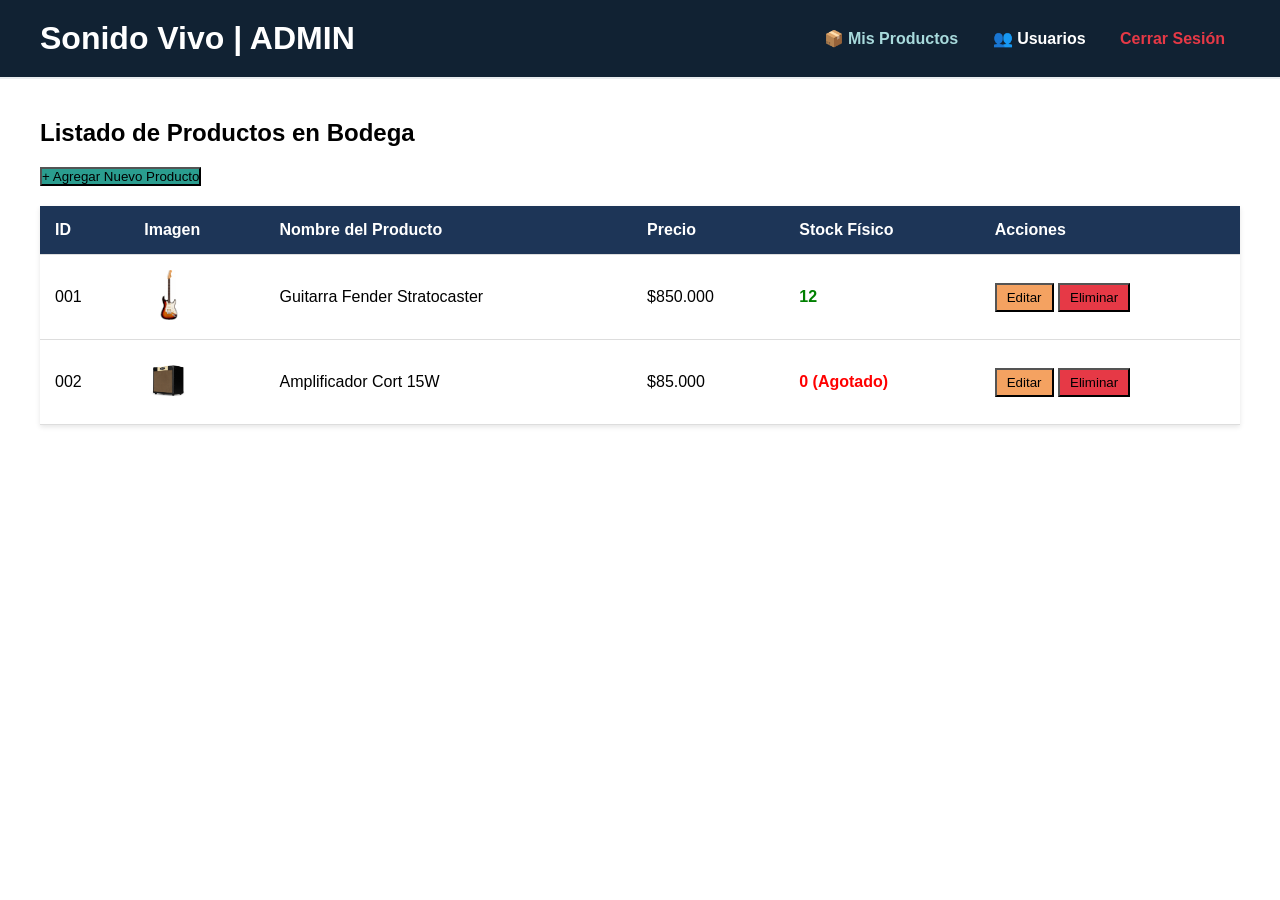
==== admin-productos.html @ d531e03a "Agrega validaciones y selección dinámica de región y comuna" ====
<!DOCTYPE html>
<html lang="es">
<head>
    <meta charset="UTF-8">
    <meta name="viewport" content="width=device-width, initial-scale=1.0">
    <title>Panel de Administración - Sonido Vivo</title>
    <link rel="stylesheet" href="estilos.css">
</head>
<body>

    <!-- HEADER DEL ADMIN: Es distinto al de los clientes -->
    <header style="background-color: #112233; color: white;">
        <div class="logo">
            <h1 style="color: white;">Sonido Vivo | ADMIN</h1>
        </div>
        <nav>
            <a href="admin-productos.html" style="color: #a8dadc;">📦 Mis Productos</a>
            <a href="admin-usuarios.html" style="color: white;">👥 Usuarios</a>
            <a href="index.html" style="color: #e63946;">Cerrar Sesión</a>
        </nav>
    </header>

    <main style="padding: 40px;">
        <h2 style="margin-bottom: 20px;">Listado de Productos en Bodega</h2>
        
        <button style="margin-bottom: 20px; background-color: #2a9d8f;">+ Agregar Nuevo Producto</button>

        <!-- TABLA: Etiqueta semántica para mostrar datos tabulares -->
        <table class="tabla-admin">
            <thead>
                <tr>
                    <th>ID</th>
                    <th>Imagen</th>
                    <th>Nombre del Producto</th>
                    <th>Precio</th>
                    <th>Stock Físico</th>
                    <th>Acciones</th>
                </tr>
            </thead>
            <tbody>
                <tr>
                    <td>001</td>
                    <td><img src="img/guitarra.jpg" width="50" alt="Guitarra"></td>
                    <td>Guitarra Fender Stratocaster</td>
                    <td>$850.000</td>
                    <td style="color: green; font-weight: bold;">12</td>
                    <td>
                        <button style="background-color: #f4a261; padding: 5px 10px;">Editar</button>
                        <button style="background-color: #e63946; padding: 5px 10px;">Eliminar</button>
                    </td>
                </tr>
                <tr>
                    <td>002</td>
                    <td><img src="img/amplificador-15w.jpg" width="50" alt="Amplificador"></td>
                    <td>Amplificador Cort 15W</td>
                    <td>$85.000</td>
                    <td style="color: red; font-weight: bold;">0 (Agotado)</td>
                    <td>
                        <button style="background-color: #f4a261; padding: 5px 10px;">Editar</button>
                        <button style="background-color: #e63946; padding: 5px 10px;">Eliminar</button>
                    </td>
                </tr>
            </tbody>
        </table>
    </main>

</body>
</html>
---- estilos.css ----
/* Reseteo general */
* {
    margin: 0;
    padding: 0;
    box-sizing: border-box;
    font-family: 'Segoe UI', Tahoma, Geneva, Verdana, sans-serif;
}

/* --- ESTILOS DEL HEADER --- */
header {
    display: flex;
    justify-content: space-between;
    align-items: center;
    padding: 20px 40px;
    background-color: #f8f9fa;
    border-bottom: 2px solid #e9ecef;
}

header h1 {
    color: #e63946; /* Un rojo llamativo para el logo */
}

nav a {
    margin: 0 15px;
    text-decoration: none;
    color: #333;
    font-weight: 600;
    transition: color 0.3s;
}

nav a:hover {
    color: #e63946;
}

.acceso-usuarios a {
    text-decoration: none;
    color: #457b9d;
    font-size: 14px;
    font-weight: bold;
}

/* --- ESTILOS DEL BANNER PRINCIPAL --- */
.banner-principal {
    display: flex;
    align-items: center;
    justify-content: space-between;
    padding: 50px 40px;
    background-color: #1d3557;
    color: white;
}

.texto-banner {
    width: 45%;
}

.texto-banner h2 {
    font-size: 36px;
    margin-bottom: 15px;
    color: #f1faee;
}

.texto-banner p {
    font-size: 18px;
    margin-bottom: 25px;
    line-height: 1.6;
    color: #a8dadc;
}

.texto-banner button {
    padding: 12px 24px;
    background-color: #e63946;
    color: white;
    border: none;
    border-radius: 5px;
    font-size: 16px;
    font-weight: bold;
    cursor: pointer;
}

.imagen-banner {
    width: 50%;
}

/* Ajuste para la imagen de la tienda */
.imagen-banner img {
    max-width: 100%;
    height: auto;
    border-radius: 10px;
    box-shadow: 0 4px 8px rgba(0,0,0,0.3);
}

/* --- ESTILOS DE LOS PRODUCTOS --- */
.listado-productos {
    padding: 50px 40px;
    background-color: #f1faee;
}

.listado-productos h3 {
    text-align: center;
    font-size: 28px;
    margin-bottom: 40px;
    color: #1d3557;
}

.grilla-productos {
    display: flex;
    justify-content: center;
    flex-wrap: wrap;
    gap: 30px;
}

.producto {
    background-color: white;
    border: 1px solid #ddd;
    border-radius: 8px;
    padding: 20px;
    text-align: center;
    width: 250px;
    box-shadow: 0 2px 5px rgba(0,0,0,0.1);
}

/* Ajuste clave para que las imágenes de productos se vean ordenadas y del mismo tamaño */
.producto img {
    width: 100%;
    height: 200px;
    object-fit: contain; /* Esto hace que se adapten al espacio sin deformarse y respetando su fondo */
    margin-bottom: 15px;
}

.producto h4 {
    font-size: 18px;
    color: #333;
    margin-bottom: 10px;
}

.producto .atributos {
    font-size: 13px;
    color: #666;
    margin-bottom: 10px;
    height: 40px; /* Mantiene la misma altura de texto para todas las tarjetas */
}

.producto .precio {
    font-size: 22px;
    font-weight: bold;
    color: #2a9d8f;
    margin-bottom: 15px;
}

.btn-agregar {
    width: 100%;
    padding: 10px;
    background-color: #457b9d;
    color: white;
    border: none;
    border-radius: 4px;
    font-weight: bold;
    cursor: pointer;
    transition: background-color 0.3s;
}

.btn-agregar:hover {
    background-color: #1d3557;
}

/* --- ESTILOS DEL FOOTER --- */
footer {
    display: flex;
    justify-content: space-between;
    align-items: center;
    padding: 30px 40px;
    background-color: #112233;
    color: white;
}

.newsletter input {
    padding: 10px;
    border-radius: 4px;
    border: none;
    margin-right: 10px;
}

.newsletter button {
    padding: 10px 15px;
    background-color: #e63946;
    color: white;
    border: none;
    border-radius: 4px;
    cursor: pointer;
}
/* --- ESTILOS DE LA TABLA DEL ADMINISTRADOR --- */
.tabla-admin {
    width: 100%;
    border-collapse: collapse;
    background-color: white;
    box-shadow: 0 2px 5px rgba(0,0,0,0.1);
}

.tabla-admin th, .tabla-admin td {
    padding: 15px;
    text-align: left;
    border-bottom: 1px solid #ddd;
}

.tabla-admin th {
    background-color: #1d3557;
    color: white;
}

.tabla-admin tr:hover {
    background-color: #f1faee;
}
/* --- ESTILOS PARA FORMULARIOS (Registro y Login) --- */
.contenedor-formulario {
    display: flex;
    justify-content: center;
    align-items: center;
    padding: 60px 20px;
    background-color: #f1faee;
    min-height: 70vh;
}

.caja-registro {
    background-color: white;
    padding: 40px;
    border-radius: 8px;
    box-shadow: 0 4px 10px rgba(0,0,0,0.1);
    width: 100%;
    max-width: 500px;
}

.caja-registro h2 {
    color: #1d3557;
    text-align: center;
    margin-bottom: 10px;
}

.caja-registro > p {
    text-align: center;
    color: #666;
    margin-bottom: 30px;
}

.grupo-input {
    margin-bottom: 20px;
    display: flex;
    flex-direction: column;
}

.grupo-input label {
    font-weight: bold;
    margin-bottom: 8px;
    color: #333;
}

.grupo-input input, .grupo-input select {
    padding: 12px;
    border: 1px solid #ccc;
    border-radius: 4px;
    font-size: 16px;
}

.btn-formulario {
    width: 100%;
    padding: 15px;
    background-color: #e63946;
    color: white;
    border: none;
    border-radius: 4px;
    font-size: 18px;
    font-weight: bold;
    cursor: pointer;
    margin-top: 10px;
}

.btn-formulario:hover {
    background-color: #c1121f;
}

.enlace-alternativo {
    text-align: center;
    margin-top: 20px;
    font-size: 14px;
}

.enlace-alternativo a {
    color: #457b9d;
    font-weight: bold;
    text-decoration: none;
}

/* Estilos para los mensajes de error de JS */
.mensaje-error {
    color: #e63946;
    font-size: 13px;
    margin-top: 5px;
    display: block; /* Se ocultan por defecto, el JS de Pablo los mostrará */
}
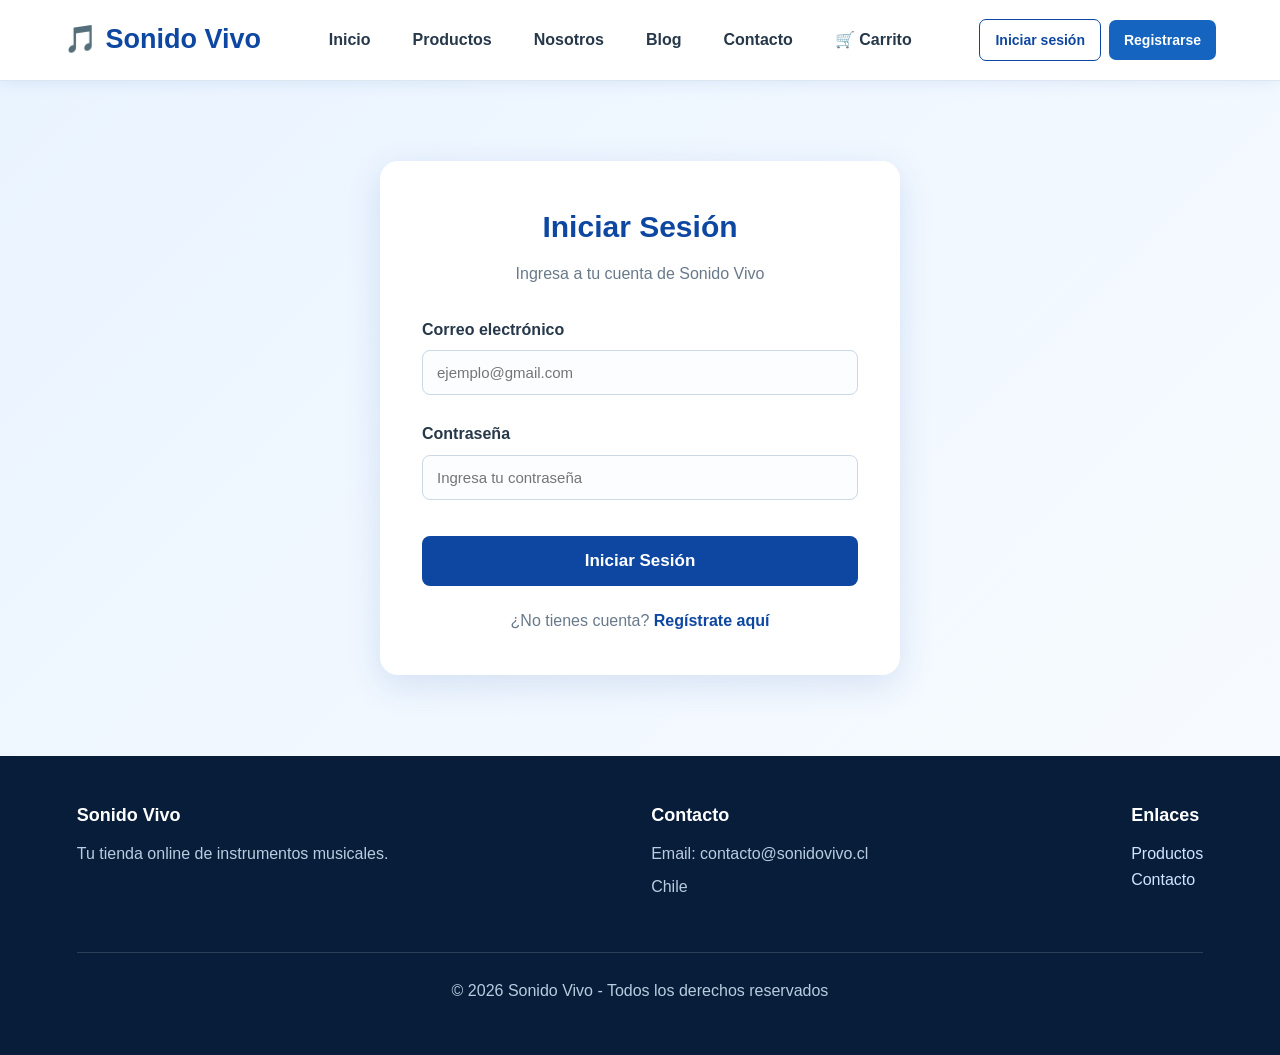
==== commit 7eb68985: "Mensaje explicando los cambios realizados" ====
--- a/admin-productos.html
+++ b/admin-productos.html
@@ -8,6 +8,14 @@
 </head>
 <body>
 
+    <!-- PROTECCIÓN DE ACCESO: si no hay sesión de admin, expulsa antes de mostrar nada -->
+    <script>
+        const usuarioSesion = JSON.parse(localStorage.getItem("usuarioActivo"));
+        if (!usuarioSesion || usuarioSesion.rol !== "admin") {
+            window.location.href = "login.html";
+        }
+    </script>
+
     <!-- HEADER DEL ADMIN: Es distinto al de los clientes -->
     <header style="background-color: #112233; color: white;">
         <div class="logo">
@@ -16,7 +24,7 @@
         <nav>
             <a href="admin-productos.html" style="color: #a8dadc;">📦 Mis Productos</a>
             <a href="admin-usuarios.html" style="color: white;">👥 Usuarios</a>
-            <a href="index.html" style="color: #e63946;">Cerrar Sesión</a>
+            <a href="#" onclick="cerrarSesion()" style="color: #e63946;">Cerrar Sesión</a>
         </nav>
     </header>
 
@@ -64,5 +72,7 @@
         </table>
     </main>
 
+    <script src="validaciones.js"></script>
+    <script src="sesion.js"></script>
 </body>
 </html>
--- a/estilos.css
+++ b/estilos.css
@@ -1,243 +1,588 @@
-/* Reseteo general */
+/* =====================================================
+   SONIDO VIVO - ESTILOS GENERALES
+===================================================== */
+
 * {
     margin: 0;
     padding: 0;
     box-sizing: border-box;
+}
+
+html {
+    scroll-behavior: smooth;
+}
+
+body {
     font-family: 'Segoe UI', Tahoma, Geneva, Verdana, sans-serif;
-}
-
-/* --- ESTILOS DEL HEADER --- */
+    background: #f4f8fc;
+    color: #1d2b3a;
+    line-height: 1.6;
+}
+
+
+/* =====================================================
+   HEADER
+===================================================== */
+
 header {
     display: flex;
     justify-content: space-between;
     align-items: center;
-    padding: 20px 40px;
-    background-color: #f8f9fa;
-    border-bottom: 2px solid #e9ecef;
+    padding: 18px 5%;
+    background: #ffffff;
+    border-bottom: 1px solid #dce6f0;
+    box-shadow: 0 3px 15px rgba(13, 71, 161, 0.08);
+    position: sticky;
+    top: 0;
+    z-index: 1000;
+}
+
+.logo {
+    font-size: 27px;
+    font-weight: 800;
+    color: #0d47a1;
+    white-space: nowrap;
 }
 
 header h1 {
-    color: #e63946; /* Un rojo llamativo para el logo */
+    color: #0d47a1;
+}
+
+nav {
+    display: flex;
+    align-items: center;
+    gap: 8px;
 }
 
 nav a {
-    margin: 0 15px;
+    margin: 0 5px;
+    padding: 9px 12px;
     text-decoration: none;
-    color: #333;
+    color: #26384a;
     font-weight: 600;
-    transition: color 0.3s;
+    border-radius: 7px;
+    transition: all 0.3s ease;
 }
 
 nav a:hover {
-    color: #e63946;
-}
-
-.acceso-usuarios a {
+    color: #ffffff;
+    background: #1565c0;
+}
+
+nav a.activo {
+    color: #ffffff;
+    background: #0d47a1;
+    font-weight: 700;
+}
+
+.acciones {
+    display: flex;
+    align-items: center;
+    gap: 8px;
+}
+
+.acciones a {
     text-decoration: none;
-    color: #457b9d;
+    padding: 9px 15px;
+    border-radius: 7px;
     font-size: 14px;
-    font-weight: bold;
-}
-
-/* --- ESTILOS DEL BANNER PRINCIPAL --- */
+    font-weight: 700;
+    transition: 0.3s;
+}
+
+.acciones a:first-child {
+    color: #0d47a1;
+    border: 1px solid #0d47a1;
+}
+
+.acciones a:first-child:hover {
+    background: #0d47a1;
+    color: white;
+}
+
+.acciones a:last-child {
+    color: white;
+    background: #1565c0;
+}
+
+.acciones a:last-child:hover {
+    background: #0d47a1;
+}
+
+
+/* =====================================================
+   BANNER PRINCIPAL
+===================================================== */
+
 .banner-principal {
+    min-height: 480px;
     display: flex;
     align-items: center;
     justify-content: space-between;
-    padding: 50px 40px;
-    background-color: #1d3557;
+    gap: 50px;
+    padding: 70px 7%;
+    background: linear-gradient(
+        135deg,
+        #071d3a,
+        #0d47a1,
+        #1976d2
+    );
     color: white;
 }
 
 .texto-banner {
-    width: 45%;
+    width: 48%;
 }
 
 .texto-banner h2 {
-    font-size: 36px;
-    margin-bottom: 15px;
-    color: #f1faee;
+    font-size: 48px;
+    line-height: 1.15;
+    margin-bottom: 20px;
+    color: white;
 }
 
 .texto-banner p {
-    font-size: 18px;
-    margin-bottom: 25px;
-    line-height: 1.6;
-    color: #a8dadc;
-}
-
-.texto-banner button {
-    padding: 12px 24px;
-    background-color: #e63946;
-    color: white;
+    font-size: 19px;
+    margin-bottom: 30px;
+    line-height: 1.7;
+    color: #e3f2fd;
+}
+
+.texto-banner button,
+.btn-principal {
+    display: inline-block;
+    padding: 14px 27px;
+    background: #ffffff;
+    color: #0d47a1;
     border: none;
-    border-radius: 5px;
+    border-radius: 8px;
     font-size: 16px;
-    font-weight: bold;
+    font-weight: 800;
     cursor: pointer;
+    text-decoration: none;
+    transition: all 0.3s ease;
+}
+
+.texto-banner button:hover,
+.btn-principal:hover {
+    transform: translateY(-3px);
+    background: #e3f2fd;
+    box-shadow: 0 8px 20px rgba(0, 0, 0, 0.2);
 }
 
 .imagen-banner {
-    width: 50%;
-}
-
-/* Ajuste para la imagen de la tienda */
+    width: 48%;
+}
+
 .imagen-banner img {
-    max-width: 100%;
-    height: auto;
-    border-radius: 10px;
-    box-shadow: 0 4px 8px rgba(0,0,0,0.3);
-}
-
-/* --- ESTILOS DE LOS PRODUCTOS --- */
+    display: block;
+    width: 100%;
+    max-height: 360px;
+    object-fit: cover;
+    border-radius: 18px;
+    box-shadow: 0 15px 40px rgba(0, 0, 0, 0.3);
+}
+
+
+/* =====================================================
+   LISTADO PRODUCTOS - INICIO
+===================================================== */
+
 .listado-productos {
-    padding: 50px 40px;
-    background-color: #f1faee;
+    padding: 70px 6%;
+    background: #f4f8fc;
 }
 
 .listado-productos h3 {
     text-align: center;
-    font-size: 28px;
-    margin-bottom: 40px;
-    color: #1d3557;
+    font-size: 34px;
+    margin-bottom: 45px;
+    color: #0d47a1;
 }
 
 .grilla-productos {
-    display: flex;
-    justify-content: center;
-    flex-wrap: wrap;
+    max-width: 1200px;
+    margin: auto;
+    display: grid;
+    grid-template-columns: repeat(4, 1fr);
+    gap: 25px;
+}
+
+.producto {
+    background: white;
+    border: none;
+    border-radius: 15px;
+    padding: 0 0 22px;
+    text-align: left;
+    width: auto;
+    overflow: hidden;
+    box-shadow: 0 5px 20px rgba(13, 71, 161, 0.10);
+    transition: all 0.3s ease;
+}
+
+.producto:hover {
+    transform: translateY(-8px);
+    box-shadow: 0 14px 30px rgba(13, 71, 161, 0.18);
+}
+
+.producto img {
+    display: block;
+    width: 100%;
+    height: 230px;
+    object-fit: contain;
+    background: #ffffff;
+    padding: 15px;
+    margin-bottom: 0;
+}
+
+.producto h4 {
+    padding: 18px 20px 5px;
+    font-size: 19px;
+    color: #1d2b3a;
+}
+
+.producto .atributos {
+    padding: 0 20px;
+    font-size: 14px;
+    color: #68798a;
+    margin-bottom: 10px;
+    height: auto;
+}
+
+.producto .precio {
+    padding: 0 20px;
+    font-size: 24px;
+    font-weight: 800;
+    color: #0d47a1;
+    margin-bottom: 15px;
+}
+
+.producto .btn-agregar {
+    width: calc(100% - 40px);
+    margin: 0 20px;
+}
+
+
+/* =====================================================
+   PÁGINAS INTERNAS
+===================================================== */
+
+.titulo-pagina {
+    text-align: center;
+    padding: 70px 20px 45px;
+    background: linear-gradient(
+        135deg,
+        #eaf4ff,
+        #ffffff
+    );
+}
+
+.titulo-pagina h1 {
+    font-size: 42px;
+    margin-bottom: 12px;
+    color: #0d47a1;
+}
+
+.titulo-pagina p {
+    font-size: 18px;
+    color: #607080;
+}
+
+
+/* =====================================================
+   PRODUCTOS
+===================================================== */
+
+.productos-grid {
+    width: 90%;
+    max-width: 1200px;
+    margin: 0 auto 70px;
+    display: grid;
+    grid-template-columns: repeat(4, 1fr);
+    gap: 28px;
+}
+
+.productos-grid .producto {
+    padding: 0;
+}
+
+.productos-grid .producto img {
+    width: 100%;
+    height: 250px;
+    object-fit: contain;
+    background: white;
+    padding: 20px;
+}
+
+.producto-info {
+    padding: 22px;
+}
+
+.producto-info h2 {
+    font-size: 20px;
+    color: #172b3d;
+    margin-bottom: 10px;
+}
+
+.descripcion {
+    color: #68798a;
+    line-height: 1.6;
+    min-height: 75px;
+}
+
+.productos-grid .precio {
+    padding: 0;
+    color: #0d47a1;
+    font-size: 25px;
+    font-weight: 800;
+    margin: 15px 0;
+}
+
+.btn-agregar {
+    width: 100%;
+    border: none;
+    border-radius: 8px;
+    padding: 13px 15px;
+    background: #0d47a1;
+    color: white;
+    font-size: 15px;
+    font-weight: 700;
+    cursor: pointer;
+    transition: all 0.3s ease;
+}
+
+.btn-agregar:hover {
+    background: #1565c0;
+    transform: translateY(-2px);
+    box-shadow: 0 5px 12px rgba(13, 71, 161, 0.25);
+}
+
+
+/* =====================================================
+   NOSOTROS
+===================================================== */
+
+.nosotros-hero {
+    width: 90%;
+    max-width: 1200px;
+    margin: 55px auto;
+    background: white;
+    border-radius: 20px;
+    padding: 50px;
+    display: grid;
+    grid-template-columns: 1fr 1fr;
+    gap: 50px;
+    align-items: center;
+    box-shadow: 0 8px 30px rgba(13, 71, 161, 0.10);
+}
+
+.nosotros-hero h1 {
+    color: #0d47a1;
+    font-size: 43px;
+    line-height: 1.2;
+    margin: 15px 0;
+}
+
+.nosotros-hero p {
+    color: #596b7d;
+    font-size: 18px;
+    line-height: 1.8;
+}
+
+.nosotros-hero img {
+    width: 100%;
+    height: 350px;
+    object-fit: cover;
+    border-radius: 16px;
+}
+
+.etiqueta {
+    display: inline-block;
+    color: #1565c0;
+    font-weight: 800;
+    letter-spacing: 2px;
+    font-size: 13px;
+}
+
+
+.nosotros-contenido {
+    width: 90%;
+    max-width: 1200px;
+    margin: 0 auto 65px;
+    display: grid;
+    grid-template-columns: repeat(3, 1fr);
+    gap: 25px;
+}
+
+.nosotros-contenido article {
+    background: white;
+    padding: 32px;
+    border-radius: 16px;
+    box-shadow: 0 6px 22px rgba(13, 71, 161, 0.09);
+    border-top: 4px solid #1565c0;
+}
+
+.nosotros-contenido h2 {
+    color: #0d47a1;
+    margin-bottom: 15px;
+    font-size: 23px;
+}
+
+.nosotros-contenido p {
+    color: #5e7082;
+    line-height: 1.8;
+}
+
+
+/* =====================================================
+   VIDEO
+===================================================== */
+
+.video-seccion {
+    width: 90%;
+    max-width: 1000px;
+    margin: 0 auto 75px;
+    text-align: center;
+}
+
+.video-seccion h2 {
+    color: #0d47a1;
+    font-size: 34px;
+    margin-bottom: 10px;
+}
+
+.video-seccion p {
+    color: #68798a;
+    margin-bottom: 28px;
+}
+
+.video {
+    width: 100%;
+    overflow: hidden;
+    border-radius: 18px;
+    box-shadow: 0 10px 35px rgba(0, 0, 0, 0.18);
+    background: #071d3a;
+}
+
+.video iframe {
+    display: block;
+    width: 100%;
+    height: 500px;
+    border: none;
+}
+
+
+/* =====================================================
+   BLOG
+===================================================== */
+
+.blog-grid {
+    width: 90%;
+    max-width: 1200px;
+    margin: 0 auto 75px;
+    display: grid;
+    grid-template-columns: repeat(3, 1fr);
     gap: 30px;
 }
 
-.producto {
-    background-color: white;
-    border: 1px solid #ddd;
+.blog-card {
+    background: white;
+    border-radius: 17px;
+    overflow: hidden;
+    box-shadow: 0 7px 25px rgba(13, 71, 161, 0.10);
+    transition: all 0.3s ease;
+}
+
+.blog-card:hover {
+    transform: translateY(-7px);
+    box-shadow: 0 14px 32px rgba(13, 71, 161, 0.17);
+}
+
+.blog-card img {
+    width: 100%;
+    height: 240px;
+    object-fit: cover;
+}
+
+.blog-card > div {
+    padding: 27px;
+}
+
+.categoria {
+    color: #1565c0;
+    font-size: 12px;
+    font-weight: 800;
+    letter-spacing: 1.5px;
+}
+
+.blog-card h2 {
+    color: #172b3d;
+    font-size: 22px;
+    line-height: 1.3;
+    margin: 12px 0;
+}
+
+.blog-card p {
+    color: #68798a;
+    line-height: 1.7;
+    margin-bottom: 22px;
+}
+
+.btn-secundario {
+    display: inline-block;
+    background: #0d47a1;
+    color: white;
+    padding: 11px 20px;
     border-radius: 8px;
-    padding: 20px;
-    text-align: center;
-    width: 250px;
-    box-shadow: 0 2px 5px rgba(0,0,0,0.1);
-}
-
-/* Ajuste clave para que las imágenes de productos se vean ordenadas y del mismo tamaño */
-.producto img {
-    width: 100%;
-    height: 200px;
-    object-fit: contain; /* Esto hace que se adapten al espacio sin deformarse y respetando su fondo */
-    margin-bottom: 15px;
-}
-
-.producto h4 {
-    font-size: 18px;
-    color: #333;
-    margin-bottom: 10px;
-}
-
-.producto .atributos {
-    font-size: 13px;
-    color: #666;
-    margin-bottom: 10px;
-    height: 40px; /* Mantiene la misma altura de texto para todas las tarjetas */
-}
-
-.producto .precio {
-    font-size: 22px;
-    font-weight: bold;
-    color: #2a9d8f;
-    margin-bottom: 15px;
-}
-
-.btn-agregar {
-    width: 100%;
-    padding: 10px;
-    background-color: #457b9d;
-    color: white;
-    border: none;
-    border-radius: 4px;
-    font-weight: bold;
-    cursor: pointer;
-    transition: background-color 0.3s;
-}
-
-.btn-agregar:hover {
-    background-color: #1d3557;
-}
-
-/* --- ESTILOS DEL FOOTER --- */
-footer {
-    display: flex;
-    justify-content: space-between;
-    align-items: center;
-    padding: 30px 40px;
-    background-color: #112233;
-    color: white;
-}
-
-.newsletter input {
-    padding: 10px;
-    border-radius: 4px;
-    border: none;
-    margin-right: 10px;
-}
-
-.newsletter button {
-    padding: 10px 15px;
-    background-color: #e63946;
-    color: white;
-    border: none;
-    border-radius: 4px;
-    cursor: pointer;
-}
-/* --- ESTILOS DE LA TABLA DEL ADMINISTRADOR --- */
-.tabla-admin {
-    width: 100%;
-    border-collapse: collapse;
-    background-color: white;
-    box-shadow: 0 2px 5px rgba(0,0,0,0.1);
-}
-
-.tabla-admin th, .tabla-admin td {
-    padding: 15px;
-    text-align: left;
-    border-bottom: 1px solid #ddd;
-}
-
-.tabla-admin th {
-    background-color: #1d3557;
-    color: white;
-}
-
-.tabla-admin tr:hover {
-    background-color: #f1faee;
-}
-/* --- ESTILOS PARA FORMULARIOS (Registro y Login) --- */
+    text-decoration: none;
+    font-weight: 700;
+    transition: 0.3s;
+}
+
+.btn-secundario:hover {
+    background: #1565c0;
+    transform: translateY(-2px);
+}
+
+
+/* =====================================================
+   FORMULARIOS
+===================================================== */
+
 .contenedor-formulario {
     display: flex;
     justify-content: center;
     align-items: center;
-    padding: 60px 20px;
-    background-color: #f1faee;
-    min-height: 70vh;
+    padding: 70px 20px;
+    background:
+        linear-gradient(
+            135deg,
+            #eaf4ff,
+            #f7fbff
+        );
+    min-height: 75vh;
 }
 
 .caja-registro {
-    background-color: white;
-    padding: 40px;
-    border-radius: 8px;
-    box-shadow: 0 4px 10px rgba(0,0,0,0.1);
-    width: 100%;
-    max-width: 500px;
-}
-
+    background: white;
+    padding: 42px;
+    border-radius: 18px;
+    box-shadow: 0 10px 35px rgba(13, 71, 161, 0.13);
+    width: 100%;
+    max-width: 520px;
+}
+
+.caja-registro h1,
 .caja-registro h2 {
-    color: #1d3557;
+    color: #0d47a1;
     text-align: center;
     margin-bottom: 10px;
+    font-size: 30px;
 }
 
 .caja-registro > p {
     text-align: center;
-    color: #666;
+    color: #68798a;
     margin-bottom: 30px;
 }
 
@@ -248,33 +593,65 @@
 }
 
 .grupo-input label {
-    font-weight: bold;
+    font-weight: 700;
     margin-bottom: 8px;
-    color: #333;
-}
-
-.grupo-input input, .grupo-input select {
-    padding: 12px;
-    border: 1px solid #ccc;
-    border-radius: 4px;
-    font-size: 16px;
+    color: #26384a;
+}
+
+.grupo-input input,
+.grupo-input select {
+    padding: 13px 14px;
+    border: 1px solid #ccd8e5;
+    border-radius: 8px;
+    font-size: 15px;
+    outline: none;
+    background: #fbfdff;
+    transition: 0.3s;
+}
+
+.grupo-input input:focus,
+.grupo-input select:focus {
+    border-color: #1565c0;
+    box-shadow: 0 0 0 3px rgba(21, 101, 192, 0.10);
+    background: white;
 }
 
 .btn-formulario {
     width: 100%;
     padding: 15px;
-    background-color: #e63946;
+    background: #0d47a1;
     color: white;
     border: none;
-    border-radius: 4px;
-    font-size: 18px;
-    font-weight: bold;
+    border-radius: 8px;
+    font-size: 17px;
+    font-weight: 800;
     cursor: pointer;
     margin-top: 10px;
+    transition: 0.3s;
 }
 
 .btn-formulario:hover {
-    background-color: #c1121f;
+    background: #1565c0;
+    transform: translateY(-2px);
+    box-shadow: 0 7px 15px rgba(13, 71, 161, 0.25);
+}
+
+.texto-formulario {
+    text-align: center;
+    margin-top: 22px;
+    color: #68798a;
+}
+
+.texto-formulario a,
+.enlace-alternativo a {
+    color: #0d47a1;
+    font-weight: 700;
+    text-decoration: none;
+}
+
+.texto-formulario a:hover,
+.enlace-alternativo a:hover {
+    text-decoration: underline;
 }
 
 .enlace-alternativo {
@@ -283,16 +660,256 @@
     font-size: 14px;
 }
 
-.enlace-alternativo a {
-    color: #457b9d;
-    font-weight: bold;
+
+/* =====================================================
+   MENSAJES DE ERROR
+===================================================== */
+
+.mensaje-error {
+    color: #d62828;
+    font-size: 13px;
+    margin-top: 6px;
+    display: block;
+    font-weight: 600;
+}
+
+
+/* =====================================================
+   ADMINISTRADOR
+===================================================== */
+
+.tabla-admin {
+    width: 90%;
+    max-width: 1200px;
+    margin: 40px auto;
+    border-collapse: collapse;
+    background: white;
+    border-radius: 12px;
+    overflow: hidden;
+    box-shadow: 0 7px 25px rgba(13, 71, 161, 0.10);
+}
+
+.tabla-admin th,
+.tabla-admin td {
+    padding: 16px;
+    text-align: left;
+    border-bottom: 1px solid #e5edf5;
+}
+
+.tabla-admin th {
+    background: #0d47a1;
+    color: white;
+    font-weight: 700;
+}
+
+.tabla-admin tr:hover {
+    background: #f2f8ff;
+}
+
+
+/* =====================================================
+   FOOTER
+===================================================== */
+
+footer {
+    display: flex;
+    justify-content: space-between;
+    align-items: flex-start;
+    flex-wrap: wrap;
+    gap: 30px;
+    padding: 45px 6%;
+    background: #071d3a;
+    color: white;
+}
+
+footer h3 {
+    color: white;
+    margin-bottom: 12px;
+    font-size: 18px;
+}
+
+footer p {
+    color: #b9cce0;
+    margin-bottom: 7px;
+}
+
+footer a {
+    color: #cfe5ff;
     text-decoration: none;
-}
-
-/* Estilos para los mensajes de error de JS */
-.mensaje-error {
-    color: #e63946;
-    font-size: 13px;
-    margin-top: 5px;
-    display: block; /* Se ocultan por defecto, el JS de Pablo los mostrará */
+    transition: 0.3s;
+}
+
+footer a:hover {
+    color: white;
+}
+
+.newsletter {
+    display: flex;
+    align-items: center;
+}
+
+.newsletter input {
+    padding: 11px 13px;
+    border-radius: 7px;
+    border: none;
+    margin-right: 8px;
+    outline: none;
+}
+
+.newsletter button {
+    padding: 11px 17px;
+    background: #1565c0;
+    color: white;
+    border: none;
+    border-radius: 7px;
+    cursor: pointer;
+    font-weight: 700;
+}
+
+.newsletter button:hover {
+    background: #1976d2;
+}
+
+.copyright {
+    width: 100%;
+    text-align: center;
+    border-top: 1px solid rgba(255,255,255,0.15);
+    padding-top: 25px;
+    margin-top: 15px;
+}
+
+
+/* =====================================================
+   RESPONSIVE - TABLET
+===================================================== */
+
+@media (max-width: 1100px) {
+
+    header {
+        flex-wrap: wrap;
+        gap: 15px;
+    }
+
+    nav {
+        order: 3;
+        width: 100%;
+        justify-content: center;
+        flex-wrap: wrap;
+    }
+
+    .grilla-productos {
+        grid-template-columns: repeat(2, 1fr);
+    }
+
+    .productos-grid {
+        grid-template-columns: repeat(2, 1fr);
+    }
+
+    .blog-grid {
+        grid-template-columns: 1fr;
+    }
+
+    .nosotros-contenido {
+        grid-template-columns: 1fr;
+    }
+
+}
+
+
+/* =====================================================
+   RESPONSIVE - CELULAR
+===================================================== */
+
+@media (max-width: 700px) {
+
+    header {
+        padding: 15px 20px;
+        justify-content: center;
+    }
+
+    .logo {
+        font-size: 23px;
+    }
+
+    nav {
+        gap: 3px;
+    }
+
+    nav a {
+        font-size: 13px;
+        padding: 7px;
+    }
+
+    .acciones {
+        width: 100%;
+        justify-content: center;
+    }
+
+    .banner-principal {
+        flex-direction: column;
+        text-align: center;
+        padding: 50px 25px;
+    }
+
+    .texto-banner,
+    .imagen-banner {
+        width: 100%;
+    }
+
+    .texto-banner h2 {
+        font-size: 35px;
+    }
+
+    .texto-banner p {
+        font-size: 16px;
+    }
+
+    .grilla-productos {
+        grid-template-columns: 1fr;
+    }
+
+    .productos-grid {
+        grid-template-columns: 1fr;
+    }
+
+    .titulo-pagina h1 {
+        font-size: 32px;
+    }
+
+    .nosotros-hero {
+        grid-template-columns: 1fr;
+        padding: 28px;
+        margin: 30px auto;
+    }
+
+    .nosotros-hero h1 {
+        font-size: 32px;
+    }
+
+    .nosotros-hero img {
+        height: 250px;
+    }
+
+    .nosotros-contenido {
+        grid-template-columns: 1fr;
+    }
+
+    .video iframe {
+        height: 280px;
+    }
+
+    .caja-registro {
+        padding: 28px 22px;
+    }
+
+    footer {
+        text-align: center;
+        justify-content: center;
+    }
+
+    .newsletter {
+        width: 100%;
+        justify-content: center;
+    }
+
 }
